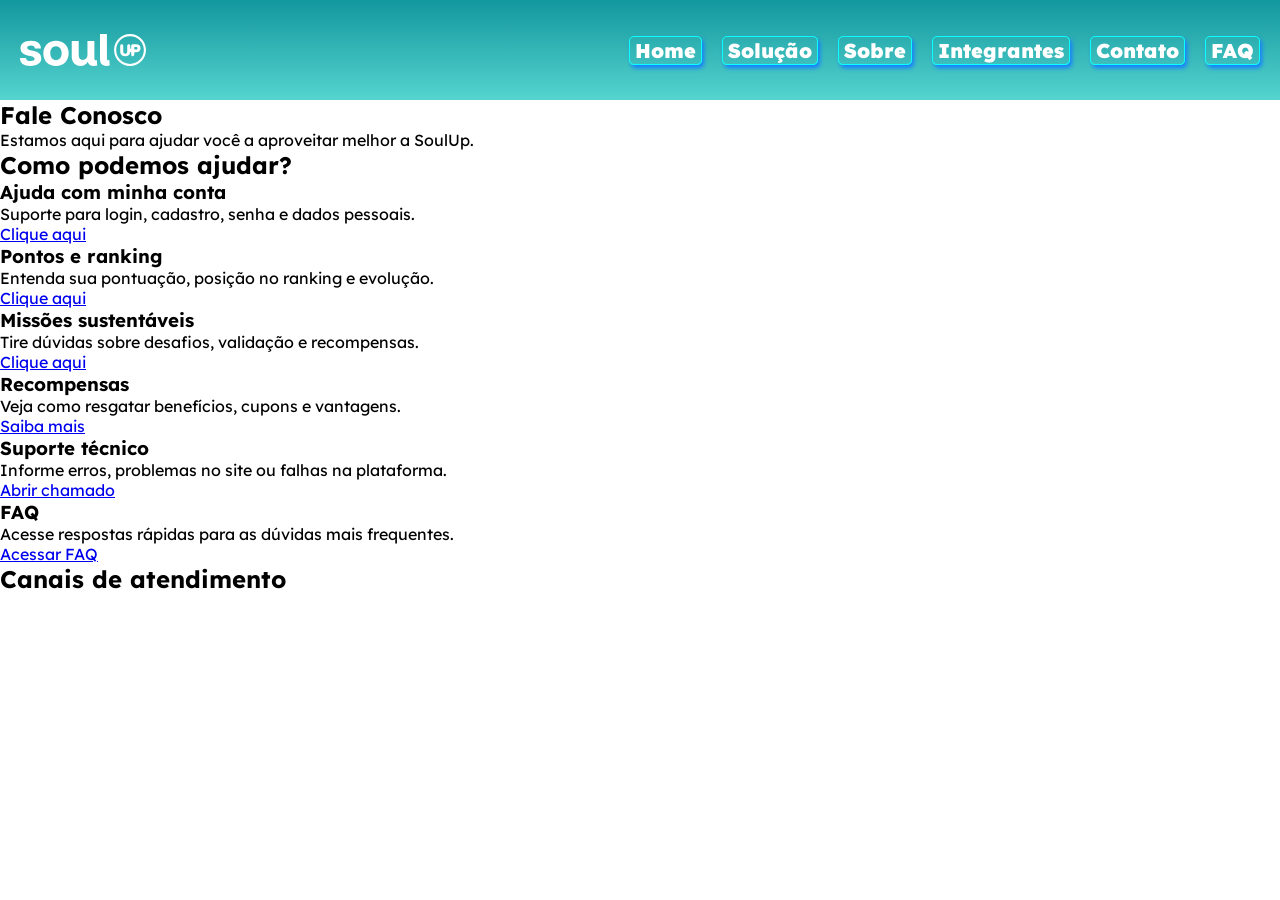
==== paginas/contato.html @ 06ba0b82 "adicionando cards ajuda" ====
<!DOCTYPE html>
<html lang="pt-br">
<head>
  <meta charset="UTF-8">
  <meta name="viewport" content="width=device-width, initial-scale=1.0">
  <title>Contato | Soul UP</title>
  <link rel="stylesheet" href="../assets/css/main.css">
  <link rel="preconnect" href="https://fonts.googleapis.com">
  <link rel="preconnect" href="https://fonts.gstatic.com" crossorigin>
  <link href="https://fonts.googleapis.com/css2?family=Archivo+Black&family=Lexend+Deca:wght@100..900&display=swap" rel="stylesheet">
</head>

<body>
  <header class="cabecalho">
    <img src="../assets/imagens/img-01-logo.svg" alt="Logo da Soul UP">

    <nav class="menu">
      <ul>
        <li><a href="../index.html">Home</a></li>
        <li><a href="./solucao.html">Solução</a></li>
        <li><a href="./sobre.html">Sobre</a></li>
        <li><a href="./integrantes.html">Integrantes</a></li>
        <li><a href="./contato.html">Contato</a></li>
        <li><a href="./faq.html">FAQ</a></li>
      </ul>
    </nav>
  </header>   

  <main class="contato-soulup">
  <section class="contato-hero">
    <h1>Fale Conosco</h1>
    <p>Estamos aqui para ajudar você a aproveitar melhor a SoulUp.</p>
  </section>

  <section class="contato-bloco">
  <h2>Como podemos ajudar?</h2>

  <div class="contato-grid">
      <article class="contato-caixa">
          <div>
            <h3>Ajuda com minha conta</h3>
            <p>Suporte para login, cadastro, senha e dados pessoais.</p>
          </div>
          <a href="#">Clique aqui</a>
        </article>

        <article class="contato-caixa">
          <div>
            <h3>Pontos e ranking</h3>
            <p>Entenda sua pontuação, posição no ranking e evolução.</p>
          </div>
          <a href="#">Clique aqui</a>
        </article>

        <article class="contato-caixa">
          <div>
            <h3>Missões sustentáveis</h3>
            <p>Tire dúvidas sobre desafios, validação e recompensas.</p>
          </div>
          <a href="#">Clique aqui</a>
        </article>

        <article class="contato-caixa">
          <div>
            <h3>Recompensas</h3>
            <p>Veja como resgatar benefícios, cupons e vantagens.</p>
          </div>
          <a href="#">Saiba mais</a>
        </article>

        <article class="contato-caixa">
          <div>
            <h3>Suporte técnico</h3>
            <p>Informe erros, problemas no site ou falhas na plataforma.</p>
          </div>
          <a href="#">Abrir chamado</a>
        </article>

        <article class="contato-caixa">
          <div>
            <h3>FAQ</h3>
            <p>Acesse respostas rápidas para as dúvidas mais frequentes.</p>
          </div>
          <a href="./faq.html">Acessar FAQ</a>
        </article>
      </div>
    </section>

<section class="contato-bloco contato-bloco--cinza">
  <h2>Canais de atendimento</h2>

  <div class="contato-grid contato-grid--menor">
    <!-- email, whatsapp, parcerias -->
  </div>
</section>
---- assets/css/main.css ----
@import url(./base.css);
@import url(./cabecalho.css);
@import url(./hero.css);
@import url(./footer.css);
@import url(./faq.css);
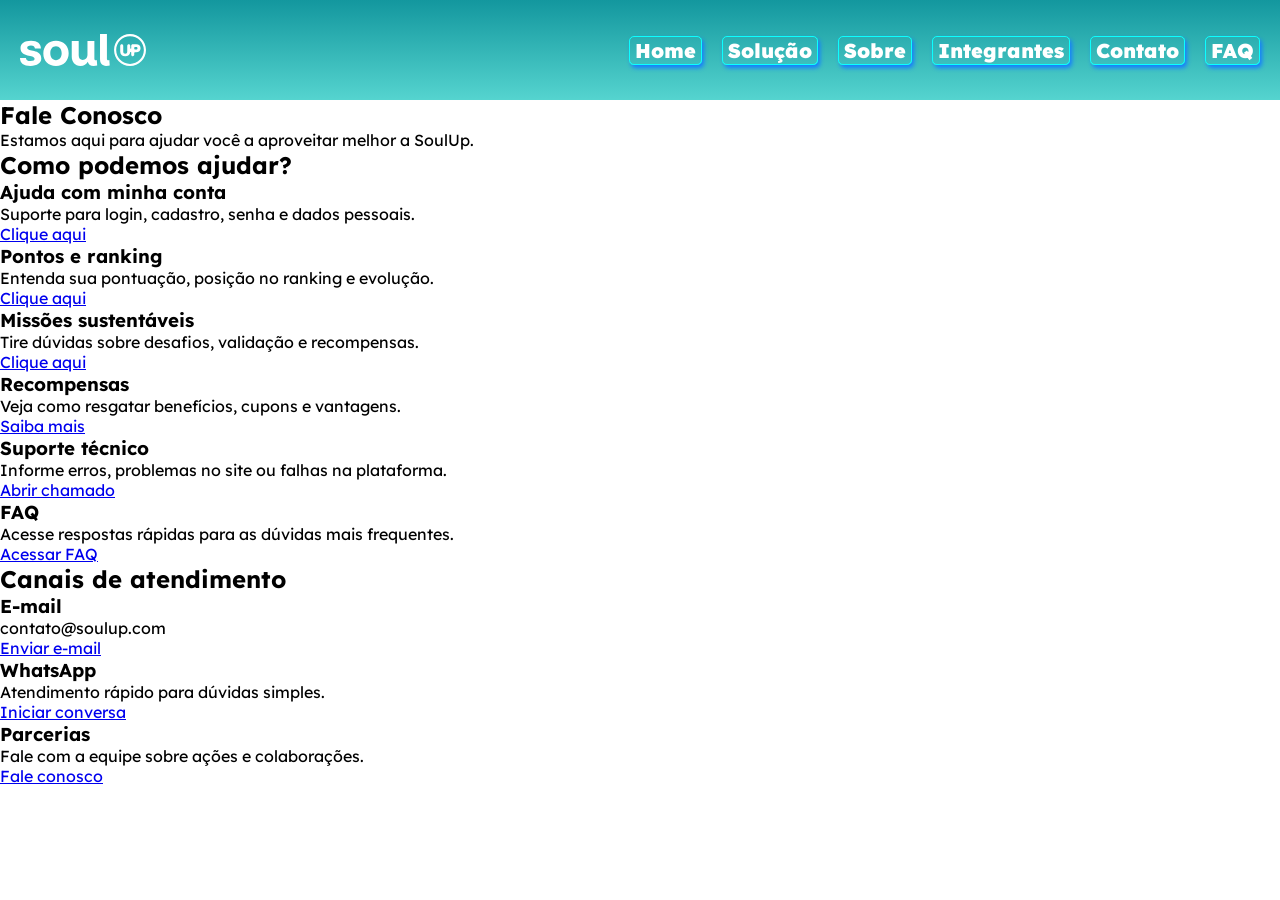
==== commit 1e575d2d: "canais de atendimento" ====
--- a/paginas/contato.html
+++ b/paginas/contato.html
@@ -87,9 +87,32 @@
     </section>
 
 <section class="contato-bloco contato-bloco--cinza">
-  <h2>Canais de atendimento</h2>
+      <h2>Canais de atendimento</h2>
 
-  <div class="contato-grid contato-grid--menor">
-    <!-- email, whatsapp, parcerias -->
-  </div>
-</section>+      <div class="contato-grid contato-grid--menor">
+        <article class="contato-caixa">
+          <div>
+            <h3>E-mail</h3>
+            <p>contato@soulup.com</p>
+          </div>
+          <a href="#">Enviar e-mail</a>
+        </article>
+
+        <article class="contato-caixa">
+          <div>
+            <h3>WhatsApp</h3>
+            <p>Atendimento rápido para dúvidas simples.</p>
+          </div>
+          <a href="#">Iniciar conversa</a>
+        </article>
+
+        <article class="contato-caixa">
+          <div>
+            <h3>Parcerias</h3>
+            <p>Fale com a equipe sobre ações e colaborações.</p>
+          </div>
+          <a href="#">Fale conosco</a>
+        </article>
+      </div>
+    </section>
+  </main>
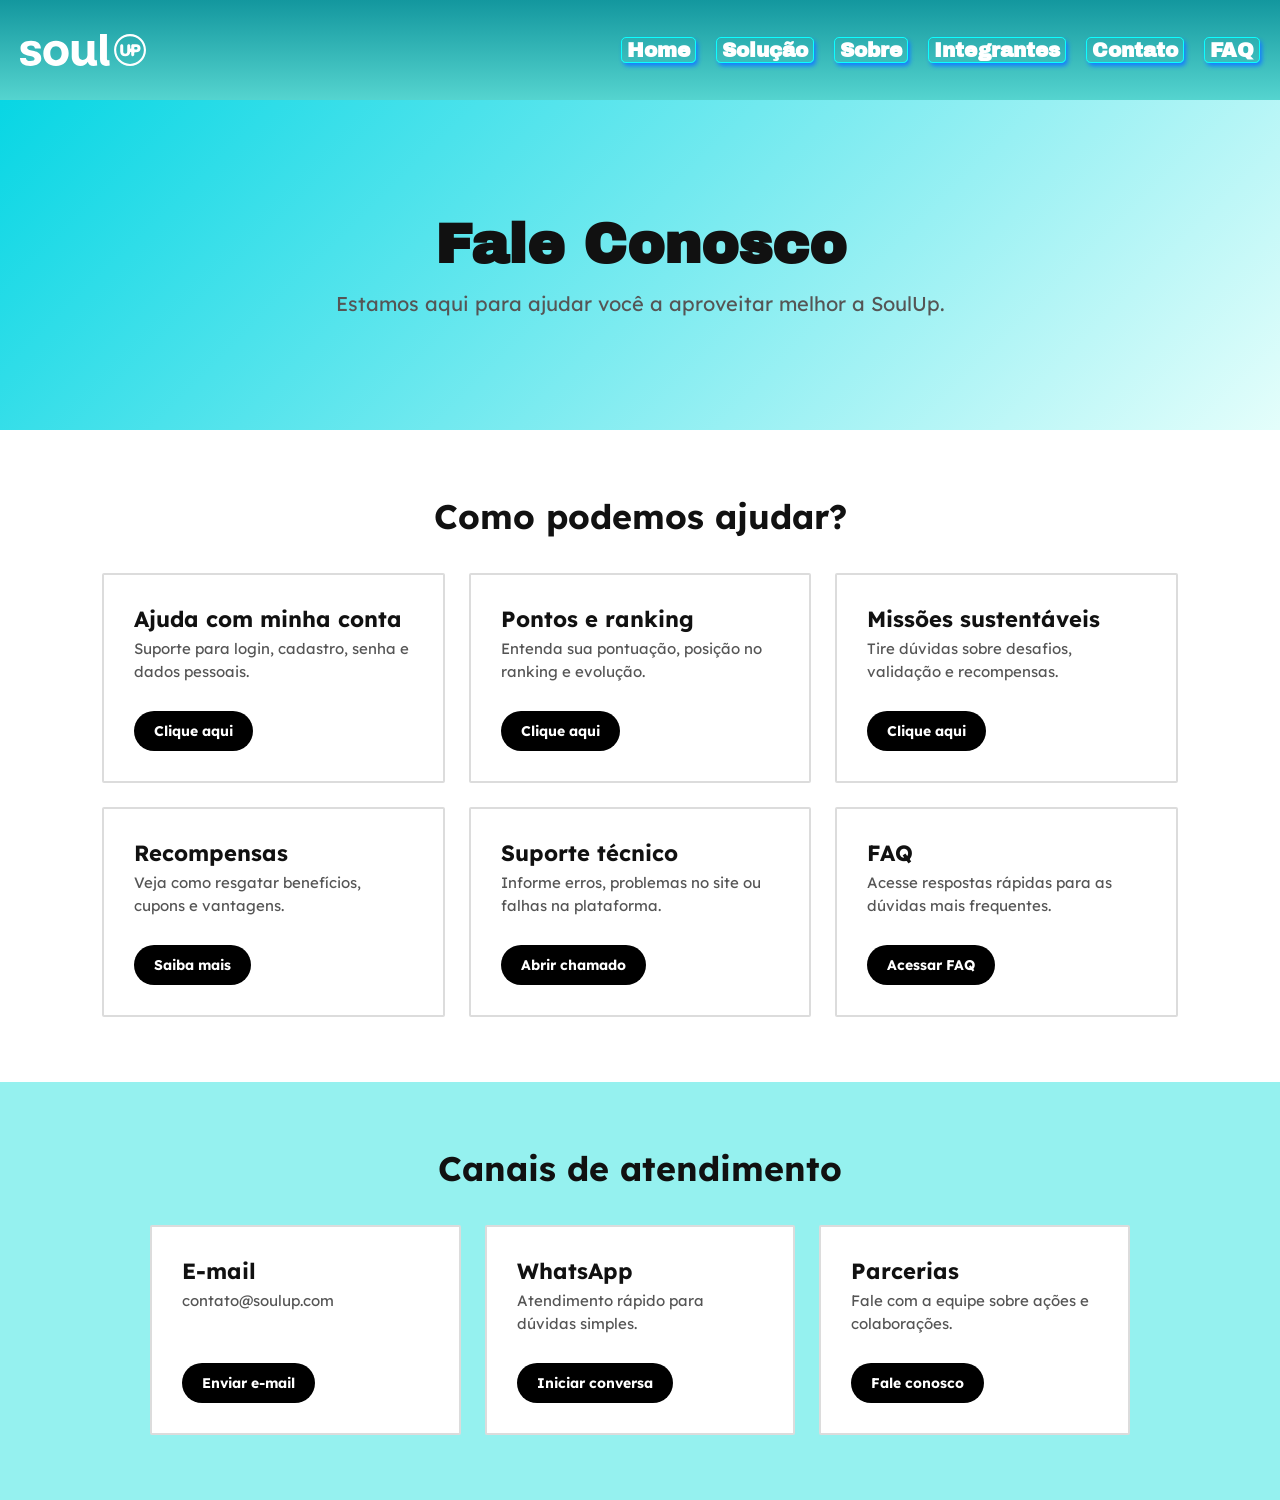
==== commit 066ead2d: "alterações feitas no arquivo contato.css e adicionado a importação do contato.css no main.css" ====
--- a/paginas/contato.html
+++ b/paginas/contato.html
@@ -115,4 +115,8 @@
         </article>
       </div>
     </section>
-  </main>+  </main> 
+  
+<script src="../assets/JS/SoulUP.js"></script>
+</body>
+</html>
--- a/assets/css/main.css
+++ b/assets/css/main.css
@@ -1,5 +1,4 @@
 @import url(./base.css);
 @import url(./cabecalho.css);
 @import url(./hero.css);
-@import url(./footer.css);
-@import url(./faq.css);+@import url(./contato.css);
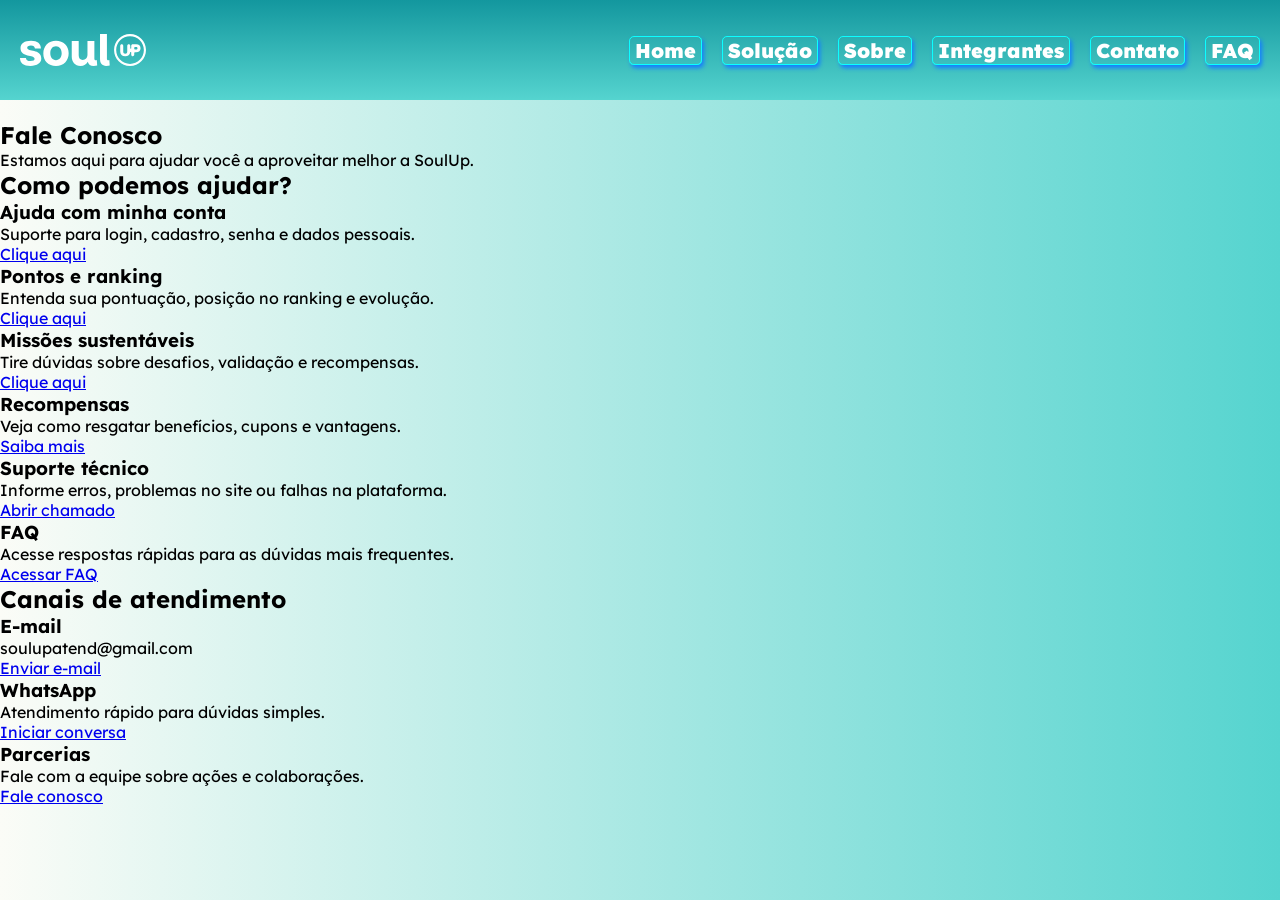
==== commit 18c514c5: "adiciona estilos para a página de contato e atualiza a importação no CSS principal e adição de comen" ====
--- a/paginas/contato.html
+++ b/paginas/contato.html
@@ -1,122 +1,202 @@
 <!DOCTYPE html>
 <html lang="pt-br">
 <head>
+
+  <!-- Configuração de caracteres -->
   <meta charset="UTF-8">
+
+  <!-- Responsividade para dispositivos móveis -->
   <meta name="viewport" content="width=device-width, initial-scale=1.0">
+
+  <!-- Título da página -->
   <title>Contato | Soul UP</title>
+
+  <!-- Arquivo CSS principal -->
   <link rel="stylesheet" href="../assets/css/main.css">
+
+  <!-- Conexão antecipada com Google Fonts -->
   <link rel="preconnect" href="https://fonts.googleapis.com">
+
+  <!-- Conexão antecipada com servidor de fontes -->
   <link rel="preconnect" href="https://fonts.gstatic.com" crossorigin>
+
+  <!-- Importação das fontes usadas no projeto -->
   <link href="https://fonts.googleapis.com/css2?family=Archivo+Black&family=Lexend+Deca:wght@100..900&display=swap" rel="stylesheet">
+
 </head>
 
 <body>
+
+  <!-- =========================
+       CABEÇALHO DO SITE
+  ========================== -->
   <header class="cabecalho">
+
+    <!-- Logo da Soul UP -->
     <img src="../assets/imagens/img-01-logo.svg" alt="Logo da Soul UP">
 
+    <!-- Menu de navegação -->
     <nav class="menu">
       <ul>
+
+        <!-- Links das páginas -->
         <li><a href="../index.html">Home</a></li>
         <li><a href="./solucao.html">Solução</a></li>
         <li><a href="./sobre.html">Sobre</a></li>
         <li><a href="./integrantes.html">Integrantes</a></li>
         <li><a href="./contato.html">Contato</a></li>
         <li><a href="./faq.html">FAQ</a></li>
+
       </ul>
     </nav>
+
   </header>   
 
+  <!-- =========================
+       CONTEÚDO PRINCIPAL
+  ========================== -->
   <main class="contato-soulup">
-  <section class="contato-hero">
-    <h1>Fale Conosco</h1>
-    <p>Estamos aqui para ajudar você a aproveitar melhor a SoulUp.</p>
-  </section>
-
-  <section class="contato-bloco">
-  <h2>Como podemos ajudar?</h2>
-
-  <div class="contato-grid">
-      <article class="contato-caixa">
+
+    <!-- Hero / topo da página -->
+    <section class="contato-hero">
+
+      <!-- Título principal -->
+      <h1>Fale Conosco</h1>
+
+      <!-- Texto de apoio -->
+      <p>Estamos aqui para ajudar você a aproveitar melhor a SoulUp.</p>
+
+    </section>
+
+    <!-- =========================
+         PRIMEIRA SEÇÃO DE CONTATO
+    ========================== -->
+    <section class="contato-bloco">
+
+      <!-- Título da seção -->
+      <h2>Como podemos ajudar?</h2>
+
+      <!-- Grid de cards -->
+      <div class="contato-grid">
+
+        <!-- Card ajuda com conta -->
+        <article class="contato-caixa">
           <div>
             <h3>Ajuda com minha conta</h3>
             <p>Suporte para login, cadastro, senha e dados pessoais.</p>
           </div>
+
+          <!-- Botão/link -->
           <a href="#">Clique aqui</a>
         </article>
 
+        <!-- Card pontos e ranking -->
         <article class="contato-caixa">
           <div>
             <h3>Pontos e ranking</h3>
             <p>Entenda sua pontuação, posição no ranking e evolução.</p>
           </div>
+
           <a href="#">Clique aqui</a>
         </article>
 
+        <!-- Card missões sustentáveis -->
         <article class="contato-caixa">
           <div>
             <h3>Missões sustentáveis</h3>
             <p>Tire dúvidas sobre desafios, validação e recompensas.</p>
           </div>
+
           <a href="#">Clique aqui</a>
         </article>
 
+        <!-- Card recompensas -->
         <article class="contato-caixa">
           <div>
             <h3>Recompensas</h3>
             <p>Veja como resgatar benefícios, cupons e vantagens.</p>
           </div>
+
           <a href="#">Saiba mais</a>
         </article>
 
+        <!-- Card suporte técnico -->
         <article class="contato-caixa">
           <div>
             <h3>Suporte técnico</h3>
             <p>Informe erros, problemas no site ou falhas na plataforma.</p>
           </div>
+
           <a href="#">Abrir chamado</a>
         </article>
 
+        <!-- Card FAQ -->
         <article class="contato-caixa">
           <div>
             <h3>FAQ</h3>
             <p>Acesse respostas rápidas para as dúvidas mais frequentes.</p>
           </div>
+
+          <!-- Link levando para página FAQ -->
           <a href="./faq.html">Acessar FAQ</a>
         </article>
+
       </div>
     </section>
 
-<section class="contato-bloco contato-bloco--cinza">
+    <!-- =========================
+         SEÇÃO DE CANAIS
+    ========================== -->
+    <section class="contato-bloco contato-bloco--cinza">
+
+      <!-- Título da seção -->
       <h2>Canais de atendimento</h2>
 
+      <!-- Grid menor -->
       <div class="contato-grid contato-grid--menor">
+
+        <!-- Card e-mail -->
         <article class="contato-caixa">
           <div>
             <h3>E-mail</h3>
-            <p>contato@soulup.com</p>
-          </div>
-          <a href="#">Enviar e-mail</a>
-        </article>
-
+            <p> soulupatend@gmail.com </p>
+          </div>
+
+          <a href="https://mail.google.com/mail/?view=cm&fs=1&to=soulupatend@gmail.com&su=Contato%20SoulUp&body=Olá,%20preciso%20de%20ajuda%20com%20minha%20conta." target="_blank">
+          Enviar e-mail
+</a>
+</a>
+          </a>
+          
+        </article>
+
+        <!-- Card WhatsApp -->
         <article class="contato-caixa">
           <div>
             <h3>WhatsApp</h3>
             <p>Atendimento rápido para dúvidas simples.</p>
           </div>
+
           <a href="#">Iniciar conversa</a>
         </article>
 
+        <!-- Card parcerias -->
         <article class="contato-caixa">
           <div>
             <h3>Parcerias</h3>
             <p>Fale com a equipe sobre ações e colaborações.</p>
           </div>
-          <a href="#">Fale conosco</a>
-        </article>
+
+          <a href="./faq.html">Fale conosco</a>
+        </article>
+
       </div>
     </section>
+
   </main> 
   
-<script src="../assets/JS/SoulUP.js"></script>
+  <!-- Arquivo JavaScript -->
+  <script src="../assets/JS/SoulUP.js"></script>
+
 </body>
 </html>
--- a/assets/css/main.css
+++ b/assets/css/main.css
@@ -1,4 +1,6 @@
 @import url(./base.css);
 @import url(./cabecalho.css);
 @import url(./hero.css);
-@import url(./contato.css);+@import url(./footer.css);
+@import url(./faq.css);
+@import url(./sobre.css);
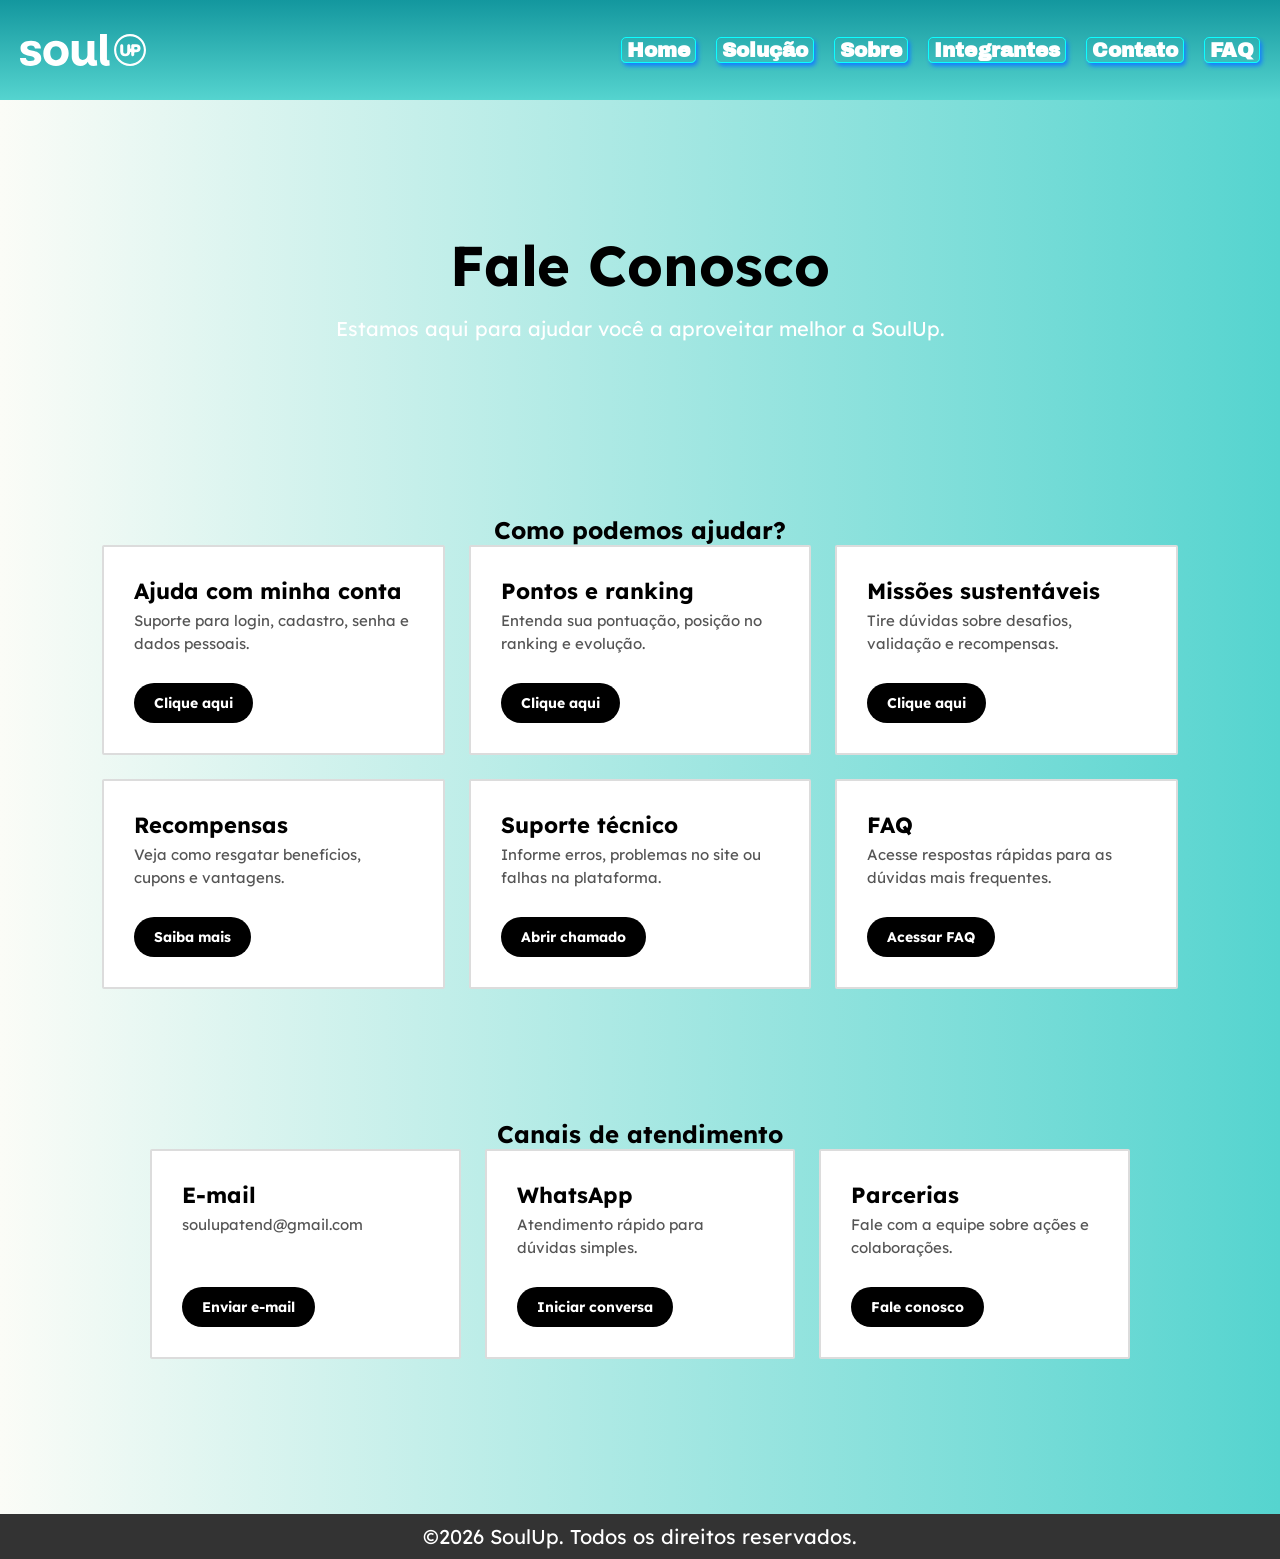
==== commit fc344f08: "fazendo javaScript na index e arrumando os botões claro e noturno, além de outras alterações" ====
--- a/paginas/contato.html
+++ b/paginas/contato.html
@@ -1,5 +1,6 @@
 <!DOCTYPE html>
 <html lang="pt-br">
+
 <head>
 
   <!-- Configuração de caracteres -->
@@ -21,7 +22,8 @@
   <link rel="preconnect" href="https://fonts.gstatic.com" crossorigin>
 
   <!-- Importação das fontes usadas no projeto -->
-  <link href="https://fonts.googleapis.com/css2?family=Archivo+Black&family=Lexend+Deca:wght@100..900&display=swap" rel="stylesheet">
+  <link href="https://fonts.googleapis.com/css2?family=Archivo+Black&family=Lexend+Deca:wght@100..900&display=swap"
+    rel="stylesheet">
 
 </head>
 
@@ -50,7 +52,7 @@
       </ul>
     </nav>
 
-  </header>   
+  </header>
 
   <!-- =========================
        CONTEÚDO PRINCIPAL
@@ -162,12 +164,13 @@
             <p> soulupatend@gmail.com </p>
           </div>
 
-          <a href="https://mail.google.com/mail/?view=cm&fs=1&to=soulupatend@gmail.com&su=Contato%20SoulUp&body=Olá,%20preciso%20de%20ajuda%20com%20minha%20conta." target="_blank">
-          Enviar e-mail
-</a>
-</a>
+          <a href="https://mail.google.com/mail/?view=cm&fs=1&to=soulupatend@gmail.com&su=Contato%20SoulUp&body=Olá,%20preciso%20de%20ajuda%20com%20minha%20conta."
+            target="_blank">
+            Enviar e-mail
           </a>
-          
+          </a>
+          </a>
+
         </article>
 
         <!-- Card WhatsApp -->
@@ -193,10 +196,15 @@
       </div>
     </section>
 
-  </main> 
-  
+  </main>
+
+  <footer>
+        <p>&copy;2026 SoulUp. Todos os direitos reservados.</p>
+    </footer>
+
   <!-- Arquivo JavaScript -->
   <script src="../assets/JS/SoulUP.js"></script>
 
 </body>
+
 </html>
--- a/assets/css/main.css
+++ b/assets/css/main.css
@@ -1,6 +1,9 @@
 @import url(./base.css);
 @import url(./cabecalho.css);
 @import url(./hero.css);
+@import url(./contato.css);
+@import url(./index.css);
 @import url(./footer.css);
 @import url(./faq.css);
-@import url(./sobre.css);+@import url(./sobre.css);
+
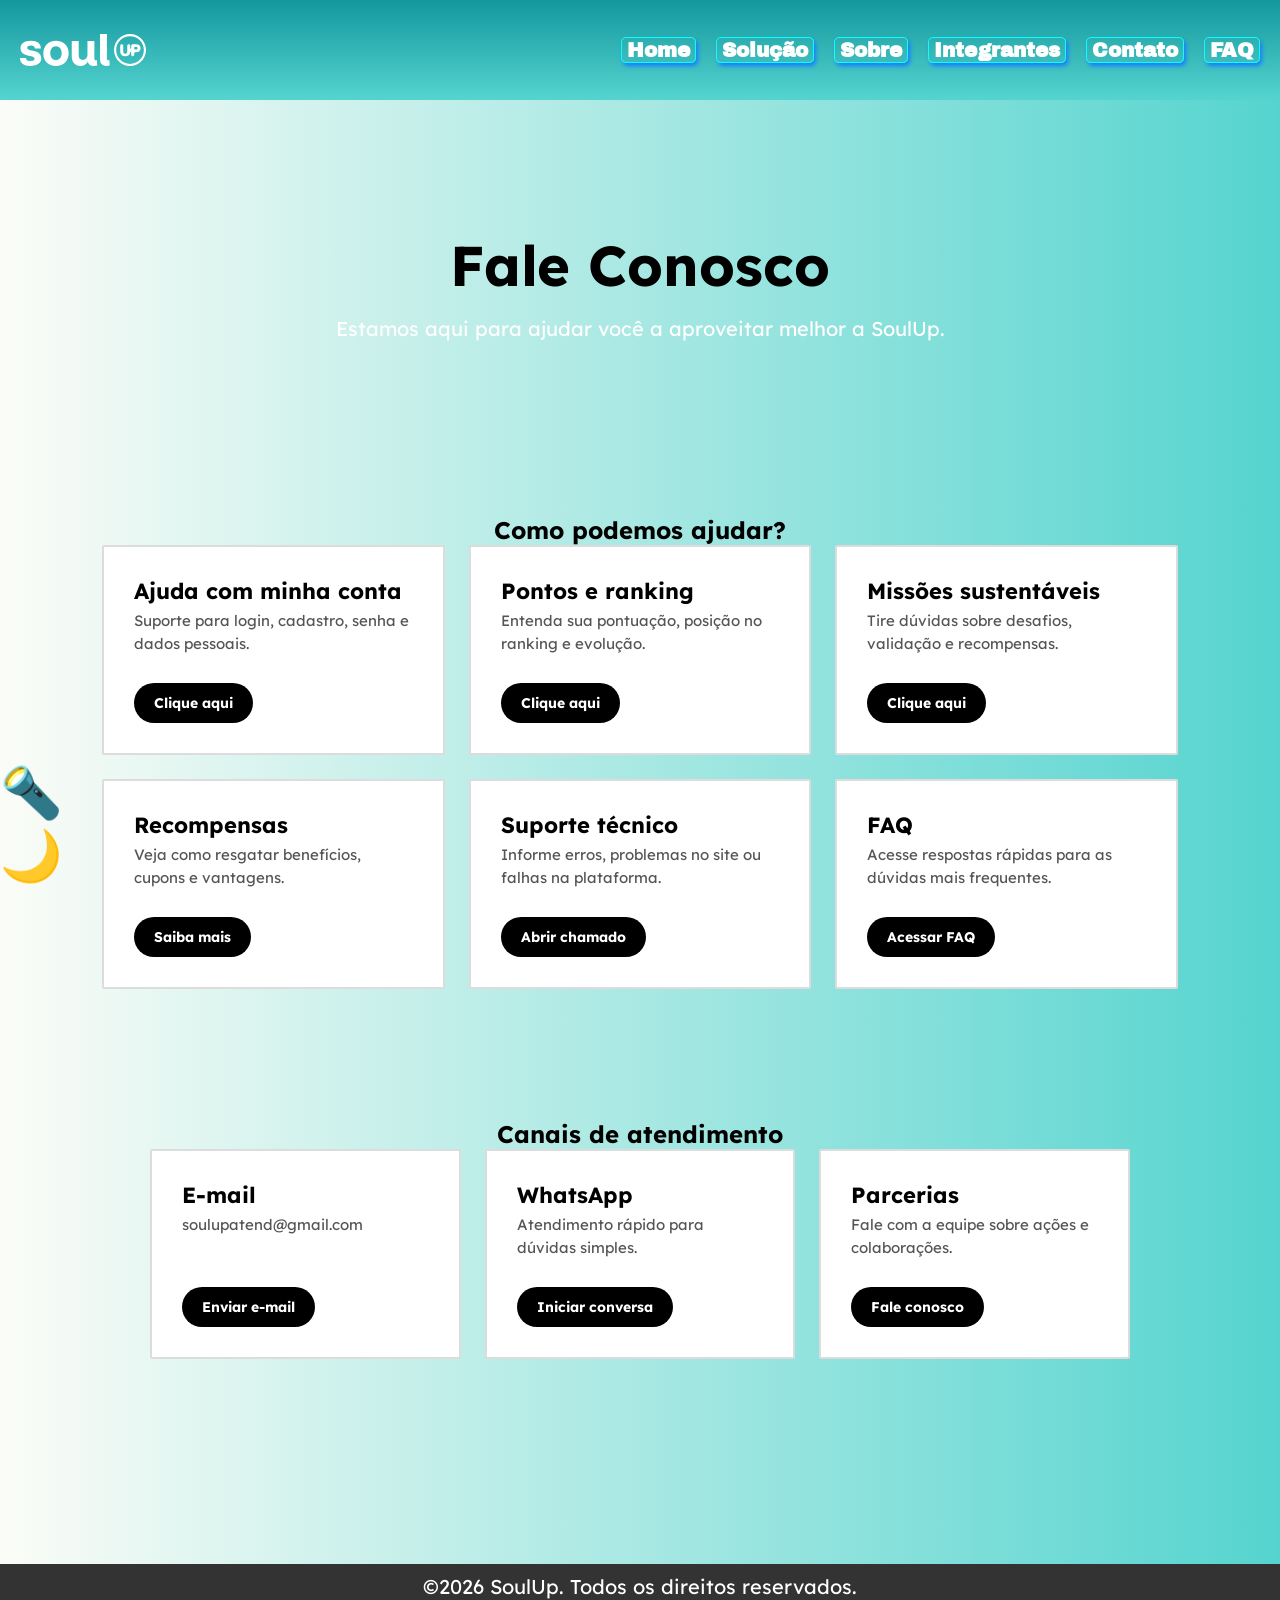
==== commit aeaab4e9: "feat: adicionando modo escuro em todas as paginas" ====
--- a/paginas/contato.html
+++ b/paginas/contato.html
@@ -195,15 +195,19 @@
 
       </div>
     </section>
+    <div class="botoes">
+      <p id="luz">🔦</p>
+      <p id="noite">🌙</p>
+    </div>
 
   </main>
 
   <footer>
-        <p>&copy;2026 SoulUp. Todos os direitos reservados.</p>
-    </footer>
+    <p>&copy;2026 SoulUp. Todos os direitos reservados.</p>
+  </footer>
 
   <!-- Arquivo JavaScript -->
-  <script src="../assets/JS/SoulUP.js"></script>
+  <script src="../assets/JS/contato.js"></script>
 
 </body>
 
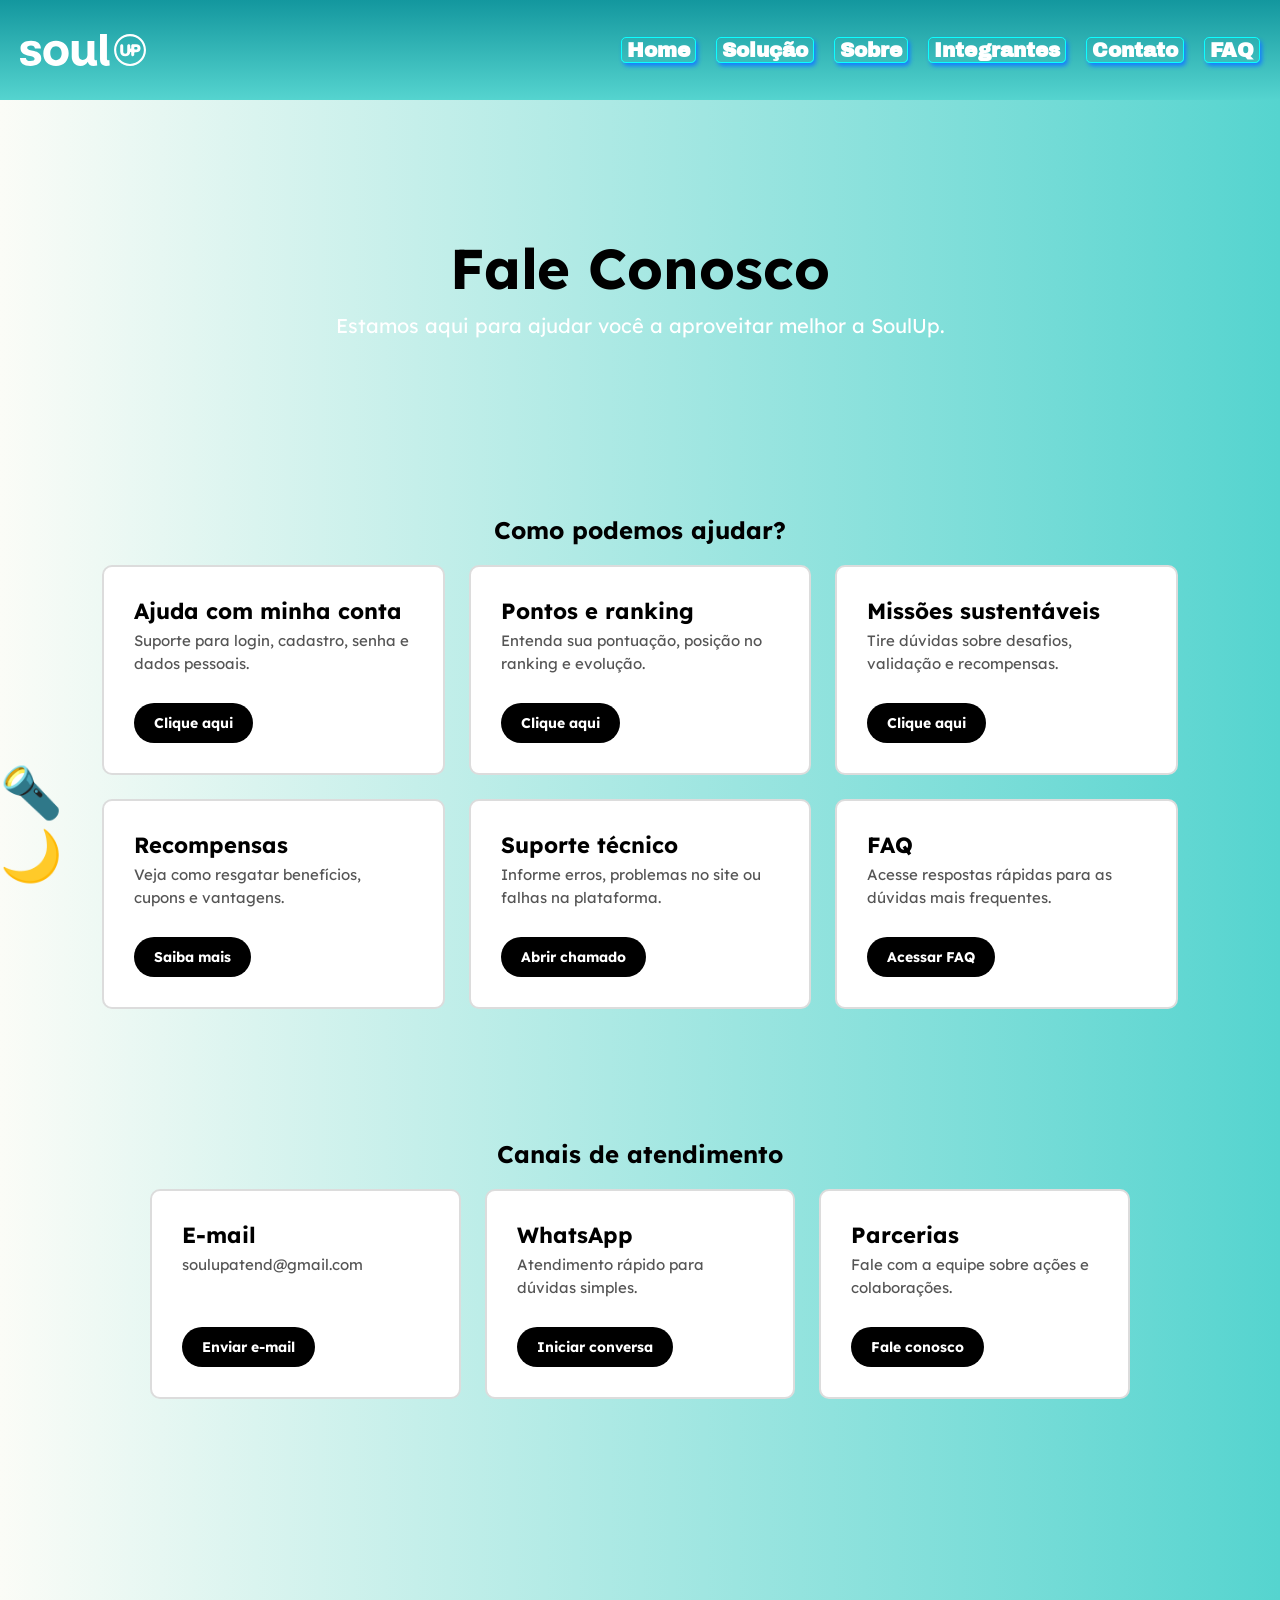
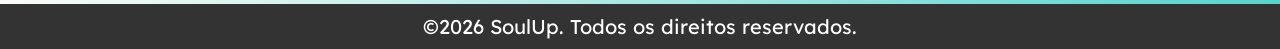
==== commit 1bb6b9d3: "Deixei as caixas redondas, criando class margin bottom para "como podemos ajudar"" ====
--- a/paginas/contato.html
+++ b/paginas/contato.html
@@ -76,7 +76,8 @@
     <section class="contato-bloco">
 
       <!-- Título da seção -->
-      <h2>Como podemos ajudar?</h2>
+      <h2 class="titul0">Como podemos ajudar?</h2>
+      
 
       <!-- Grid de cards -->
       <div class="contato-grid">
@@ -152,7 +153,7 @@
     <section class="contato-bloco contato-bloco--cinza">
 
       <!-- Título da seção -->
-      <h2>Canais de atendimento</h2>
+      <h2 class="titul0">Canais de atendimento</h2>
 
       <!-- Grid menor -->
       <div class="contato-grid contato-grid--menor">
